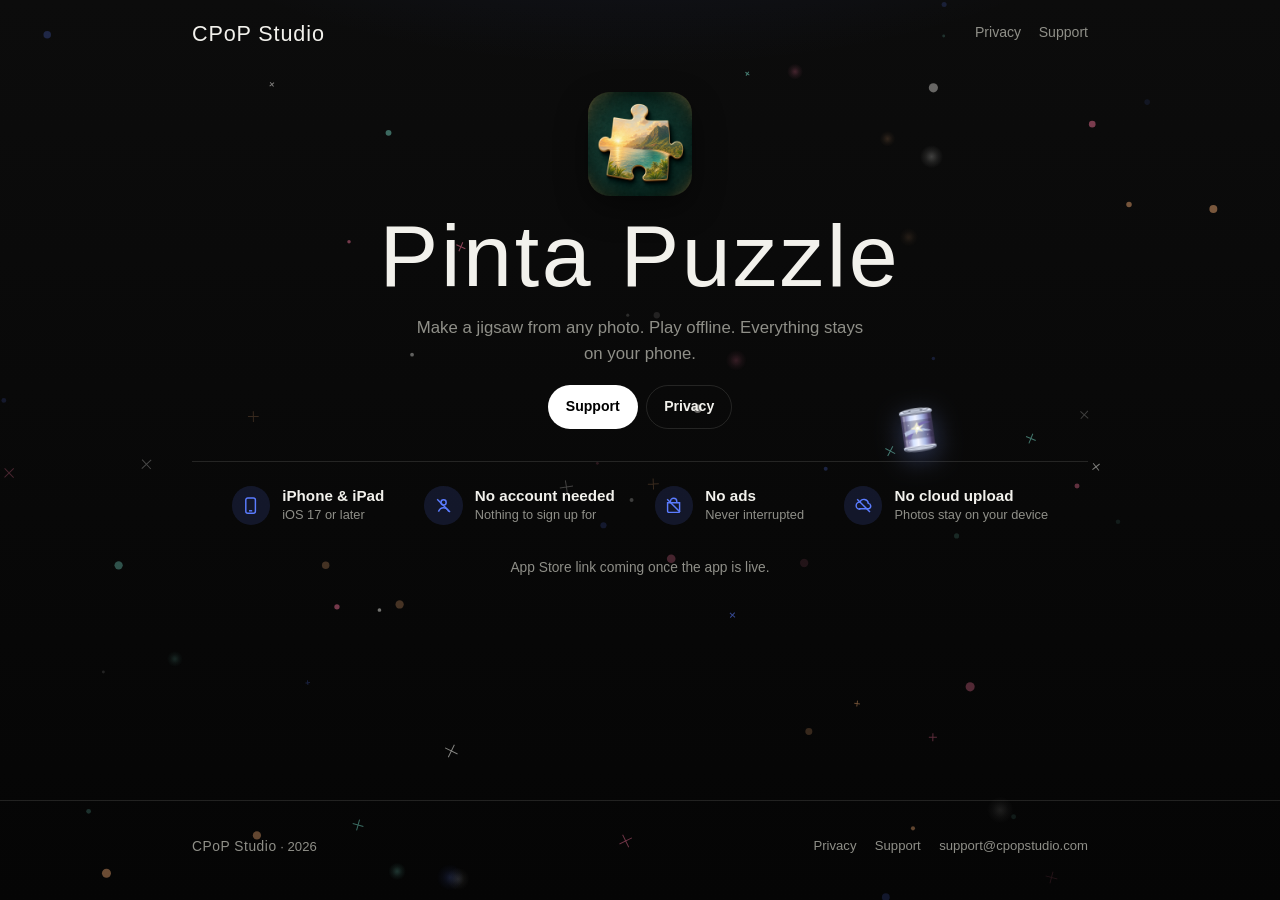
==== apps/pinta-puzzle/index.html @ c3313806 "Initial public site" ====
<!DOCTYPE html>
<html lang="en">
<head>
  <meta charset="utf-8">
  <meta name="viewport" content="width=device-width, initial-scale=1">
  <meta http-equiv="Content-Security-Policy" content="default-src 'none'; base-uri 'none'; form-action 'none'; script-src 'self'; style-src 'self'; img-src 'self'; font-src 'self'; connect-src 'none'; media-src 'none'; object-src 'none'; frame-src 'none'; worker-src 'none'; manifest-src 'self'; upgrade-insecure-requests">
  <meta name="referrer" content="no-referrer">
  <title>Pinta Puzzle — CPoP Studio</title>
  <meta name="description" content="Pinta Puzzle — private photo jigsaws for iPhone and iPad. Offline. On your device.">
  <link rel="icon" href="../../assets/studio-mark.svg" type="image/svg+xml">
  <link rel="stylesheet" href="../../styles.css">
</head>
<body>
  <div class="particle-field" aria-hidden="true">
    <canvas id="particle-canvas"></canvas>
  </div>

  <header class="site-header">
    <div class="wrap site-nav">
      <a class="brand" href="../../index.html">CPoP Studio</a>
      <ul class="nav-links">
        <li><a href="privacy.html">Privacy</a></li>
        <li><a href="support.html">Support</a></li>
      </ul>
    </div>
  </header>

  <main class="wrap">
    <section class="app-hero">
      <img class="app-hero-icon" src="../../assets/apps/pinta-puzzle/icon.png" width="104" height="104" alt="Pinta Puzzle app icon">
      <h1>Pinta Puzzle</h1>
      <p class="lede">Make a jigsaw from any photo. Play offline. Everything stays on your phone.</p>
      <div class="button-row">
        <a class="button button-primary" href="support.html">Support</a>
        <a class="button button-ghost" href="privacy.html">Privacy</a>
      </div>
    </section>

    <ul class="facts">
      <li>
        <span class="fact-icon" aria-hidden="true">
          <svg viewBox="0 0 24 24" fill="none" stroke="currentColor" stroke-width="1.8"><rect x="6" y="2.5" width="12" height="19" rx="2.5"/><path d="M10 18.5h4"/></svg>
        </span>
        <span class="fact-text">
          <strong>iPhone &amp; iPad</strong>
          <span>iOS 17 or later</span>
        </span>
      </li>
      <li>
        <span class="fact-icon" aria-hidden="true">
          <svg viewBox="0 0 24 24" fill="none" stroke="currentColor" stroke-width="1.8"><circle cx="12" cy="8" r="3.2"/><path d="M5.5 19.5c1.4-3.2 3.7-4.8 6.5-4.8s5.1 1.6 6.5 4.8"/><path d="M4 4l16 16"/></svg>
        </span>
        <span class="fact-text">
          <strong>No account needed</strong>
          <span>Nothing to sign up for</span>
        </span>
      </li>
      <li>
        <span class="fact-icon" aria-hidden="true">
          <svg viewBox="0 0 24 24" fill="none" stroke="currentColor" stroke-width="1.8"><path d="M4.5 8.5h15v10.5a1.5 1.5 0 0 1-1.5 1.5h-12a1.5 1.5 0 0 1-1.5-1.5V8.5z"/><path d="M8 8.5V6.8A4 4 0 0 1 12 2.8a4 4 0 0 1 4 4v1.7"/><path d="M4 4l16 16"/></svg>
        </span>
        <span class="fact-text">
          <strong>No ads</strong>
          <span>Never interrupted</span>
        </span>
      </li>
      <li>
        <span class="fact-icon" aria-hidden="true">
          <svg viewBox="0 0 24 24" fill="none" stroke="currentColor" stroke-width="1.8"><path d="M7 16.5a4.5 4.5 0 0 1 .4-9 5.5 5.5 0 0 1 10.5 1.7 3.5 3.5 0 0 1 .6 6.8H7z"/><path d="M4 4l16 16"/></svg>
        </span>
        <span class="fact-text">
          <strong>No cloud upload</strong>
          <span>Photos stay on your device</span>
        </span>
      </li>
    </ul>
    <p class="note app-store-note">App Store link coming once the app is live.</p>
  </main>

  <footer class="site-footer">
    <div class="wrap">
      <p><span class="brand-inline">CPoP Studio</span> · 2026</p>
      <div class="footer-links">
        <a href="privacy.html">Privacy</a>
        <a href="support.html">Support</a>
        <a href="mailto:support@cpopstudio.com">support@cpopstudio.com</a>
      </div>
    </div>
  </footer>
  <script src="../../particles.js"></script>
</body>
</html>
---- styles.css ----
/* CPoP Studio */
:root {
  --bg: #0c0c0c;
  --bg-deep: #050505;
  --ink: #f2f1ec;
  --muted: #8f8f88;
  --line: rgba(242, 241, 236, 0.12);
  --pop: #5b7cff;
  --pop-ink: #0c0c0c;
  --max: 56rem;
  --font-display: "Bebas Neue", "Arial Narrow", "Helvetica Neue", sans-serif;
  --font-body: "IBM Plex Sans", "Helvetica Neue", sans-serif;
  --font-serif: "Newsreader", "Iowan Old Style", Georgia, serif;
}

*,
*::before,
*::after {
  box-sizing: border-box;
}

html {
  scroll-behavior: smooth;
}

body {
  margin: 0;
  min-height: 100vh;
  color: var(--ink);
  font-family: var(--font-body);
  font-size: 1.02rem;
  line-height: 1.55;
  background:
    radial-gradient(ellipse 80% 50% at 50% -20%, rgba(91, 124, 255, 0.12), transparent 55%),
    linear-gradient(180deg, var(--bg) 0%, var(--bg-deep) 100%);
  display: flex;
  flex-direction: column;
  position: relative;
  overflow-x: hidden;
}

.particle-field {
  position: fixed;
  inset: 0;
  width: 100vw;
  height: 100vh;
  z-index: 0;
  pointer-events: none;
}

.particle-field canvas {
  display: block;
  width: 100%;
  height: 100%;
}

.soda-can {
  position: fixed;
  top: 0;
  left: 0;
  z-index: 2;
  width: 43px;
  height: 50px;
  padding: 0;
  border: 0;
  background: transparent;
  cursor: grab;
  touch-action: none;
  filter: drop-shadow(0 7px 13px rgba(90, 110, 180, 0.45));
  will-change: transform;
}

.soda-can svg {
  display: block;
  width: 100%;
  height: 100%;
  pointer-events: none;
}

.soda-can:hover {
  filter: drop-shadow(0 8px 15px rgba(180, 200, 255, 0.4));
}

.soda-can.is-dragging {
  cursor: grabbing;
  filter: drop-shadow(0 10px 18px rgba(200, 190, 255, 0.5));
}

body > *:not(.particle-field):not(.soda-can) {
  position: relative;
  z-index: 1;
}

img {
  max-width: 100%;
  height: auto;
  display: block;
}

a {
  color: var(--ink);
  text-underline-offset: 0.15em;
}

a:hover {
  color: var(--pop);
}

.wrap {
  width: min(100% - 2.5rem, var(--max));
  margin-inline: auto;
}

.site-header {
  padding: 1.4rem 0 0;
}

.site-nav {
  display: flex;
  align-items: center;
  justify-content: space-between;
  gap: 1rem;
}

.brand {
  display: inline-flex;
  align-items: center;
  gap: 0.6rem;
  color: var(--ink);
  text-decoration: none;
  font-family: var(--font-display);
  font-weight: 400;
  font-size: 1.35rem;
  letter-spacing: 0.04em;
  line-height: 1;
}

.brand-inline {
  font-family: var(--font-display);
  font-weight: 400;
  letter-spacing: 0.04em;
  font-size: 1.05em;
}

.nav-links {
  display: flex;
  gap: 1.1rem;
  list-style: none;
  margin: 0;
  padding: 0;
  font-size: 0.88rem;
}

.nav-links a {
  color: var(--muted);
  text-decoration: none;
}

.nav-links a:hover {
  color: var(--ink);
}

/* Home */
.home {
  min-height: 100vh;
}

.home-stage {
  flex: 1;
  display: flex;
  flex-direction: column;
  justify-content: center;
  padding: 5.5rem 0 3.5rem;
  min-height: calc(100vh - 5rem);
}

.home-stage .wrap {
  display: grid;
  gap: 3.25rem;
  width: min(100% - 2.5rem, 72rem);
}

.home-brand {
  width: 100%;
  text-align: center;
  animation: settle 0.75s cubic-bezier(0.22, 1, 0.36, 1) both;
}

.home-brand h1 {
  position: relative;
  margin: 0;
  width: 100%;
  font-family: var(--font-display);
  font-size: clamp(3rem, 11vw, 8rem);
  font-weight: 400;
  line-height: 0.95;
  letter-spacing: 0.03em;
  white-space: nowrap;
  color: transparent;
}

/* Extruded 3D base — like a painted tin soda sign */
.home-brand h1::before {
  content: attr(data-text);
  position: absolute;
  inset: 0;
  z-index: 1;
  transform: translate(0.045em, 0.065em);
  color: #222b52;
  -webkit-text-fill-color: #222b52;
  text-shadow:
    0 0.018em 0 #1a2140,
    0 0.06em 0.16em rgba(0, 0, 0, 0.55);
}

/* Glassy starlight fill */
.home-brand .fizzy-text {
  position: relative;
  z-index: 2;
  background: linear-gradient(
    180deg,
    #ffffff 0%,
    #eaf0ff 30%,
    #c3d1f4 55%,
    #93a7dd 78%,
    #b9c8f0 100%
  );
  background-clip: text;
  -webkit-background-clip: text;
  color: transparent;
  -webkit-text-fill-color: transparent;
}

/* Carbonation baked into the letterforms */
.home-brand h1::after {
  content: attr(data-text);
  position: absolute;
  inset: 0;
  z-index: 3;
  color: transparent;
  -webkit-text-fill-color: transparent;
  background-image:
    radial-gradient(circle at 50% 50%, rgba(255, 255, 255, 0) 34%, rgba(255, 255, 255, 0.85) 46%, rgba(170, 198, 255, 0.35) 58%, transparent 66%),
    radial-gradient(circle at 50% 50%, rgba(255, 255, 255, 0) 30%, rgba(255, 255, 255, 0.55) 46%, transparent 60%),
    radial-gradient(circle at 36% 36%, rgba(255, 255, 255, 0.95) 0 22%, transparent 40%);
  background-size:
    0.85em 1.7em,
    0.52em 1.15em,
    0.3em 0.72em;
  background-position:
    0 0,
    0.3em 0.6em,
    0.14em 0.3em;
  background-clip: text;
  -webkit-background-clip: text;
  opacity: 0.8;
  animation: fizz-rise 8s linear infinite;
}

@keyframes fizz-rise {
  to {
    background-position:
      0 -3.4em,
      0.3em -1.7em,
      0.14em -1.14em;
  }
}

@media (prefers-reduced-motion: reduce) {
  .home-brand h1::after {
    animation: none;
  }
}

.home-apps {
  width: min(100%, 28rem);
  margin-inline: auto;
  animation: settle 0.75s cubic-bezier(0.22, 1, 0.36, 1) 0.08s both;
}

.home-apps-label {
  margin: 0 0 0.85rem;
  color: var(--muted);
  font-size: 0.72rem;
  font-weight: 600;
  letter-spacing: 0.16em;
  text-transform: uppercase;
  text-align: center;
}

.apps-list {
  margin: 0;
  padding: 0;
  list-style: none;
}

.apps-list a {
  display: grid;
  align-items: center;
  gap: 1rem;
  color: inherit;
  text-decoration: none;
}

.apps-list a:hover {
  color: inherit;
}

.apps-list a:hover .app-name {
  color: var(--pop);
}

.apps-list img {
  width: 3.4rem;
  height: 3.4rem;
  border-radius: 0.85rem;
}

.app-copy {
  display: flex;
  flex-direction: column;
  gap: 0.1rem;
  min-width: 0;
}

.app-name {
  font-family: var(--font-body);
  font-size: 1.05rem;
  font-weight: 600;
  letter-spacing: -0.01em;
  transition: color 0.15s ease;
}

.app-blurb,
.app-index {
  display: none;
}

.app-arrow {
  color: var(--muted);
  font-size: 1.1rem;
  transition: transform 0.2s ease, color 0.2s ease;
}

.apps-list a:hover .app-arrow {
  color: var(--pop);
  transform: translateX(4px);
}

/* 1. List row */
.home-apps[data-layout="list"] {
  width: min(100%, 28rem);
}

.home-apps[data-layout="list"] .apps-list {
  border-top: 1px solid var(--line);
}

.home-apps[data-layout="list"] .apps-list a {
  grid-template-columns: auto 1fr auto;
  padding: 1rem 0;
  border-bottom: 1px solid var(--line);
}

.home-apps[data-layout="list"] .app-blurb {
  display: none;
}

/* 2. Icon stack */
.home-apps[data-layout="stack"] {
  width: min(100%, 16rem);
  text-align: center;
}

.home-apps[data-layout="stack"] .apps-list a {
  display: flex;
  flex-direction: column;
  gap: 0.85rem;
}

.home-apps[data-layout="stack"] img {
  width: 5.5rem;
  height: 5.5rem;
  border-radius: 1.25rem;
  margin-inline: auto;
  box-shadow: 0 16px 36px rgba(0, 0, 0, 0.35);
}

.home-apps[data-layout="stack"] .app-arrow {
  display: none;
}

/* 3. Soft tile */
.home-apps[data-layout="tile"] {
  width: min(100%, 18rem);
}

.home-apps[data-layout="tile"] .home-apps-label {
  text-align: left;
}

.home-apps[data-layout="tile"] .apps-list a {
  grid-template-columns: auto 1fr;
  gap: 0.9rem;
  padding: 1rem;
  border: 1px solid var(--line);
  border-radius: 1.1rem;
  background: rgba(242, 241, 236, 0.03);
}

.home-apps[data-layout="tile"] .app-arrow {
  display: none;
}

.home-apps[data-layout="tile"] .app-blurb {
  display: block;
  color: var(--muted);
  font-size: 0.8rem;
}

/* 4. Poster */
.home-apps[data-layout="poster"] {
  width: min(100%, 20rem);
  text-align: center;
}

.home-apps[data-layout="poster"] .apps-list a {
  display: flex;
  flex-direction: column;
  gap: 1rem;
}

.home-apps[data-layout="poster"] img {
  width: 100%;
  max-width: 12rem;
  height: auto;
  aspect-ratio: 1;
  margin-inline: auto;
  border-radius: 1.75rem;
  box-shadow: 0 22px 50px rgba(0, 0, 0, 0.45);
}

.home-apps[data-layout="poster"] .app-name {
  font-size: 1.35rem;
}

.home-apps[data-layout="poster"] .app-blurb {
  display: block;
  color: var(--muted);
  font-size: 0.88rem;
}

.home-apps[data-layout="poster"] .app-arrow {
  display: none;
}

/* 5. Compact chip */
.home-apps[data-layout="chip"] {
  width: auto;
  max-width: 100%;
}

.home-apps[data-layout="chip"] .apps-list a {
  display: inline-flex;
  align-items: center;
  gap: 0.65rem;
  padding: 0.45rem 0.85rem 0.45rem 0.45rem;
  border: 1px solid var(--line);
  border-radius: 999px;
  background: rgba(242, 241, 236, 0.04);
}

.home-apps[data-layout="chip"] img {
  width: 2rem;
  height: 2rem;
  border-radius: 50%;
}

.home-apps[data-layout="chip"] .app-name {
  font-size: 0.92rem;
}

.home-apps[data-layout="chip"] .app-arrow {
  font-size: 0.95rem;
}

.home-apps[data-layout="chip"] .apps-list {
  display: flex;
  justify-content: center;
}

/* 6. Split label */
.home-apps[data-layout="split"] {
  width: min(100%, 34rem);
  display: grid;
  grid-template-columns: auto 1fr;
  align-items: center;
  gap: 1.5rem;
}

.home-apps[data-layout="split"] .home-apps-label {
  margin: 0;
  text-align: left;
  writing-mode: vertical-rl;
  transform: rotate(180deg);
  letter-spacing: 0.22em;
}

.home-apps[data-layout="split"] .apps-list a {
  grid-template-columns: auto 1fr auto;
  padding: 0.85rem 0;
  border-top: 1px solid var(--line);
  border-bottom: 1px solid var(--line);
}

/* 7. Minimal text */
.home-apps[data-layout="minimal"] {
  width: min(100%, 22rem);
  text-align: center;
}

.home-apps[data-layout="minimal"] .apps-list a {
  display: inline-flex;
  align-items: center;
  justify-content: center;
  gap: 0.55rem;
}

.home-apps[data-layout="minimal"] img {
  width: 1.35rem;
  height: 1.35rem;
  border-radius: 0.35rem;
}

.home-apps[data-layout="minimal"] .app-name {
  font-size: 1rem;
  font-weight: 500;
  border-bottom: 1px solid var(--line);
  padding-bottom: 0.1rem;
}

.home-apps[data-layout="minimal"] .app-arrow {
  display: none;
}

.home-apps[data-layout="minimal"] .apps-list {
  display: flex;
  justify-content: center;
}

/* 8. Wide rail */
.home-apps[data-layout="rail"] {
  width: min(100%, 40rem);
}

.home-apps[data-layout="rail"] .home-apps-label {
  text-align: left;
}

.home-apps[data-layout="rail"] .apps-list a {
  grid-template-columns: auto 1fr auto;
  gap: 1.15rem;
  padding: 1.15rem 1.2rem;
  border: 1px solid var(--line);
  border-radius: 0;
  background: linear-gradient(90deg, rgba(91, 124, 255, 0.08), transparent 55%);
}

.home-apps[data-layout="rail"] img {
  width: 4.25rem;
  height: 4.25rem;
  border-radius: 1rem;
}

.home-apps[data-layout="rail"] .app-blurb {
  display: block;
  color: var(--muted);
  font-size: 0.85rem;
}

/* 9. Orbit */
.home-apps[data-layout="orbit"] {
  width: min(100%, 16rem);
  text-align: center;
}

.home-apps[data-layout="orbit"] .apps-list a {
  display: flex;
  flex-direction: column;
  align-items: center;
  gap: 1rem;
}

.home-apps[data-layout="orbit"] img {
  width: 5.75rem;
  height: 5.75rem;
  border-radius: 50%;
  padding: 0.35rem;
  border: 1px solid rgba(91, 124, 255, 0.45);
  box-shadow: 0 0 0 10px rgba(91, 124, 255, 0.06);
}

.home-apps[data-layout="orbit"] .app-arrow {
  display: none;
}

.home-apps[data-layout="orbit"] .app-blurb {
  display: block;
  color: var(--muted);
  font-size: 0.82rem;
}

/* 10. Index line */
.home-apps[data-layout="index"] {
  width: min(100%, 32rem);
}

.home-apps[data-layout="index"] .home-apps-label {
  text-align: left;
}

.home-apps[data-layout="index"] .apps-list a {
  grid-template-columns: auto auto 1fr auto;
  gap: 1rem;
  padding: 1rem 0;
  border-bottom: 1px solid var(--line);
}

.home-apps[data-layout="index"] .app-index {
  display: inline-block;
  color: var(--pop);
  font-family: var(--font-body);
  font-size: 0.85rem;
  font-weight: 600;
  letter-spacing: 0.08em;
}

.home-apps[data-layout="index"] img {
  width: 2.5rem;
  height: 2.5rem;
  border-radius: 0.6rem;
}

.home-apps[data-layout="index"] .app-blurb {
  display: block;
  color: var(--muted);
  font-size: 0.8rem;
}

@keyframes settle {
  from {
    opacity: 0;
    transform: translateY(14px);
  }
  to {
    opacity: 1;
    transform: translateY(0);
  }
}

/* App page */
.app-hero {
  padding: 3rem 0 2rem;
  display: flex;
  flex-direction: column;
  align-items: center;
  text-align: center;
  gap: 1.1rem;
}

.app-hero-icon {
  width: 6.5rem;
  height: 6.5rem;
  border-radius: 1.35rem;
  box-shadow: 0 12px 32px rgba(0, 0, 0, 0.45);
}

.app-hero h1 {
  margin: 0;
  width: 100%;
  font-family: var(--font-display);
  font-size: clamp(2.6rem, 9vw, 5.5rem);
  font-weight: 400;
  line-height: 0.95;
  letter-spacing: 0.03em;
  white-space: nowrap;
}

.app-hero .lede {
  margin: 0;
  max-width: 28rem;
  color: var(--muted);
  font-size: 1.05rem;
}

.button-row {
  display: flex;
  flex-wrap: wrap;
  justify-content: center;
  gap: 0.55rem;
}

.button {
  display: inline-flex;
  align-items: center;
  justify-content: center;
  padding: 0.65rem 1.05rem;
  border-radius: 999px;
  font-weight: 600;
  font-size: 0.88rem;
  text-decoration: none;
  border: 1px solid transparent;
  transition: background 0.15s ease, color 0.15s ease, border-color 0.15s ease;
}

.button-primary {
  background: #fff;
  color: #000;
}

.button-primary:hover {
  background: var(--pop);
  color: #fff;
}

.button-ghost {
  background: transparent;
  color: var(--ink);
  border-color: var(--line);
}

.button-ghost:hover {
  border-color: var(--ink);
  color: var(--ink);
}

.note {
  margin: 0;
  color: var(--muted);
  font-size: 0.86rem;
}

.app-store-note {
  margin-bottom: 3rem;
  text-align: center;
}

.support-actions {
  justify-content: flex-start;
  margin: 1.25rem 0 2rem;
}

.facts {
  display: flex;
  flex-wrap: wrap;
  justify-content: center;
  gap: 1.75rem 2.5rem;
  margin: 0 0 2rem;
  padding: 1.5rem 0 0;
  list-style: none;
  border-top: 1px solid var(--line);
}

.facts li {
  display: flex;
  align-items: center;
  gap: 0.75rem;
  margin: 0;
  padding: 0;
  background: none;
  border: none;
  border-radius: 0;
}

.facts li::before {
  content: none;
}

.fact-icon {
  flex: 0 0 auto;
  display: grid;
  place-items: center;
  width: 2.4rem;
  height: 2.4rem;
  border-radius: 50%;
  background: rgba(91, 124, 255, 0.14);
  color: var(--pop);
}

.fact-icon svg {
  width: 1.2rem;
  height: 1.2rem;
}

.fact-text {
  display: flex;
  flex-direction: column;
  gap: 0.12rem;
  min-width: 0;
  text-align: left;
}

.fact-text strong {
  color: var(--ink);
  font-size: 0.95rem;
  font-weight: 600;
  line-height: 1.2;
}

.fact-text span {
  color: var(--muted);
  font-size: 0.8rem;
  line-height: 1.3;
}

/* Legal / support */
.page-title {
  padding: 2.4rem 0 0.7rem;
}

.page-title h1 {
  margin: 0 0 0.3rem;
  font-family: var(--font-display);
  font-size: clamp(2rem, 6vw, 2.8rem);
  font-weight: 400;
  letter-spacing: 0.03em;
  line-height: 1.05;
}

.page-title .meta {
  margin: 0;
  color: var(--muted);
  font-size: 0.88rem;
}

.prose {
  padding: 0.35rem 0 3.25rem;
  max-width: 36rem;
  font-family: var(--font-serif);
  font-size: 1.06rem;
  line-height: 1.65;
}

.prose h2 {
  margin: 1.85rem 0 0.5rem;
  font-family: var(--font-display);
  font-size: 1.1rem;
  font-weight: 700;
  letter-spacing: -0.02em;
}

.prose p,
.prose li {
  color: var(--muted);
}

.prose ul {
  padding-left: 1.15rem;
}

.prose li + li {
  margin-top: 0.3rem;
}

.prose strong {
  color: var(--ink);
  font-weight: 600;
}

.prose a:not(.button) {
  color: var(--ink);
}

.faq details {
  margin-bottom: 0.2rem;
  padding: 0.8rem 0;
  border-bottom: 1px solid var(--line);
  font-family: var(--font-body);
}

.faq summary {
  cursor: pointer;
  font-weight: 600;
  color: var(--ink);
  list-style: none;
}

.faq summary::-webkit-details-marker {
  display: none;
}

.faq summary::after {
  content: "+";
  float: right;
  color: var(--pop);
  font-weight: 700;
}

.faq details[open] summary {
  margin-bottom: 0.4rem;
}

.faq details[open] summary::after {
  content: "–";
}

.faq details p {
  margin: 0;
  padding-right: 1.5rem;
  color: var(--muted);
}

.site-footer {
  margin-top: auto;
  padding: 1.35rem 0 1.85rem;
  border-top: 1px solid var(--line);
  color: var(--muted);
  font-size: 0.82rem;
}

.site-footer .wrap {
  display: flex;
  flex-wrap: wrap;
  gap: 0.7rem 1.4rem;
  justify-content: space-between;
  align-items: center;
}

.site-footer a {
  color: var(--muted);
  text-decoration: none;
}

.site-footer a:hover {
  color: var(--ink);
}

.footer-links {
  display: flex;
  flex-wrap: wrap;
  gap: 0.8rem 1.15rem;
}

@media (prefers-reduced-motion: reduce) {
  .home-brand,
  .home-apps {
    animation: none;
  }

  .app-arrow {
    transition: none;
  }
}
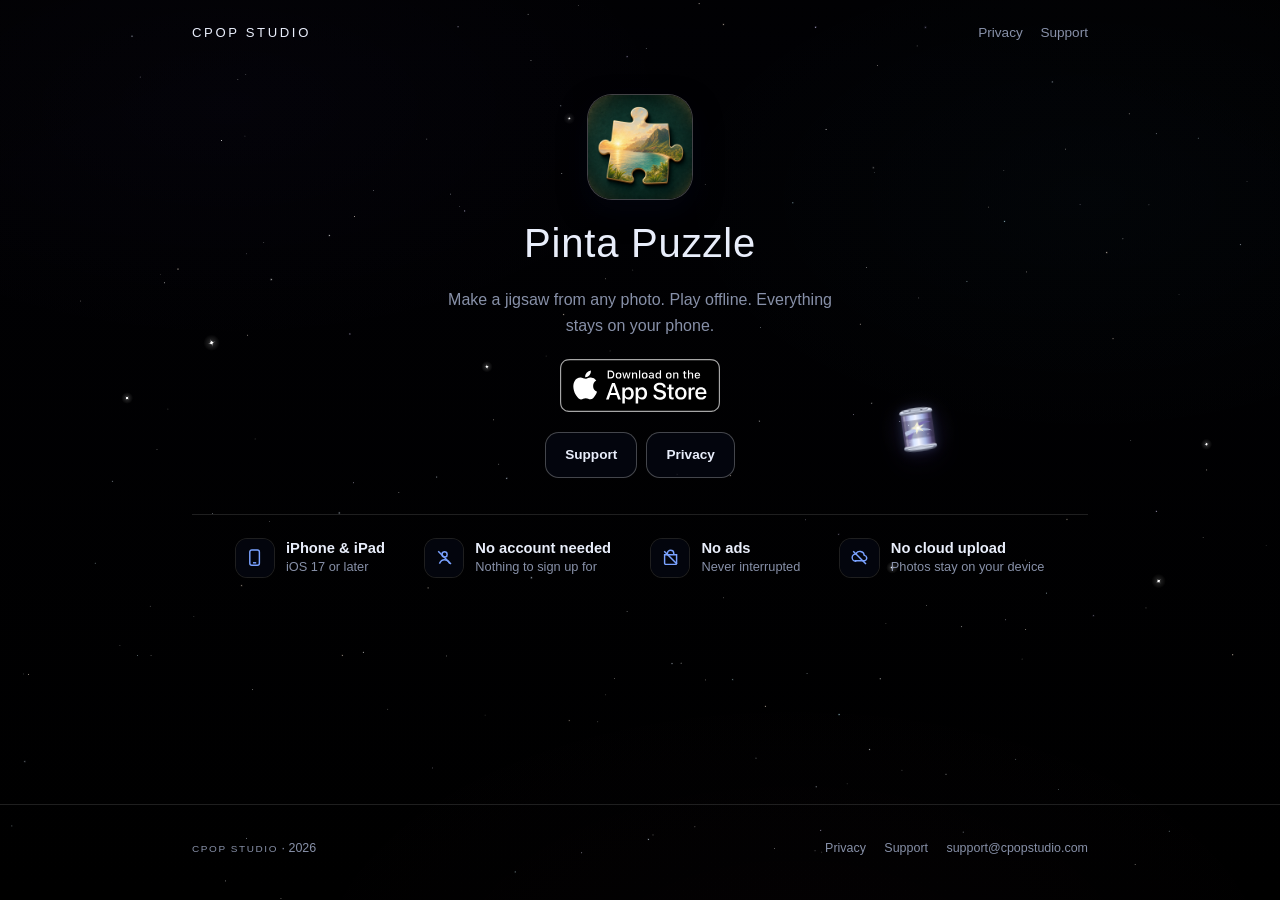
==== commit 1e94ab3c: "Redesign site around the Chrome style Rebuilds the visual system on Michroma + Sora with a single bl" ====
--- a/apps/pinta-puzzle/index.html
+++ b/apps/pinta-puzzle/index.html
@@ -3,11 +3,14 @@
 <head>
   <meta charset="utf-8">
   <meta name="viewport" content="width=device-width, initial-scale=1">
-  <meta http-equiv="Content-Security-Policy" content="default-src 'none'; base-uri 'none'; form-action 'none'; script-src 'self'; style-src 'self'; img-src 'self'; font-src 'self'; connect-src 'none'; media-src 'none'; object-src 'none'; frame-src 'none'; worker-src 'none'; manifest-src 'self'; upgrade-insecure-requests">
+  <meta http-equiv="Content-Security-Policy" content="default-src 'none'; base-uri 'none'; form-action 'none'; script-src 'self'; style-src 'self' https://fonts.googleapis.com; img-src 'self'; font-src 'self' https://fonts.gstatic.com; connect-src https://fonts.googleapis.com https://fonts.gstatic.com; media-src 'none'; object-src 'none'; frame-src 'none'; worker-src 'none'; manifest-src 'self'; upgrade-insecure-requests">
   <meta name="referrer" content="no-referrer">
   <title>Pinta Puzzle — CPoP Studio</title>
   <meta name="description" content="Pinta Puzzle — private photo jigsaws for iPhone and iPad. Offline. On your device.">
   <link rel="icon" href="../../assets/studio-mark.svg" type="image/svg+xml">
+  <link rel="preconnect" href="https://fonts.googleapis.com">
+  <link rel="preconnect" href="https://fonts.gstatic.com" crossorigin>
+  <link rel="stylesheet" href="https://fonts.googleapis.com/css2?family=Michroma&family=Sora:wght@400;500;600&display=swap">
   <link rel="stylesheet" href="../../styles.css">
 </head>
 <body>
@@ -30,8 +33,11 @@
       <img class="app-hero-icon" src="../../assets/apps/pinta-puzzle/icon.png" width="104" height="104" alt="Pinta Puzzle app icon">
       <h1>Pinta Puzzle</h1>
       <p class="lede">Make a jigsaw from any photo. Play offline. Everything stays on your phone.</p>
+      <a class="app-store-badge-link" href="https://apps.apple.com/us/app/pinta-puzzle/id6790492781" target="_blank" rel="noopener noreferrer">
+        <img class="app-store-badge" src="../../assets/download-on-the-app-store.svg" width="160" height="54" alt="Download on the App Store">
+      </a>
       <div class="button-row">
-        <a class="button button-primary" href="support.html">Support</a>
+        <a class="button button-ghost" href="support.html">Support</a>
         <a class="button button-ghost" href="privacy.html">Privacy</a>
       </div>
     </section>
@@ -74,7 +80,6 @@
         </span>
       </li>
     </ul>
-    <p class="note app-store-note">App Store link coming once the app is live.</p>
   </main>
 
   <footer class="site-footer">
@@ -87,6 +92,7 @@
       </div>
     </div>
   </footer>
+
   <script src="../../particles.js"></script>
 </body>
 </html>
--- a/styles.css
+++ b/styles.css
@@ -1,16 +1,20 @@
-/* CPoP Studio */
+/* CPoP Studio — Chrome */
 :root {
-  --bg: #0c0c0c;
-  --bg-deep: #050505;
-  --ink: #f2f1ec;
-  --muted: #8f8f88;
-  --line: rgba(242, 241, 236, 0.12);
-  --pop: #5b7cff;
-  --pop-ink: #0c0c0c;
+  --bg: #010104;
+  --bg-deep: #000000;
+  --ink: #e9eefb;
+  --muted: #8790a8;
+  --line: rgba(255, 255, 255, 0.12);
+  --line-bright: rgba(255, 255, 255, 0.26);
+  --pop: #7aa2ff;
+  --pop-soft: #b9cdff;
+  --pop-ink: #0a1020;
+  --panel: rgba(6, 9, 20, 0.66);
+  --panel-hover: rgba(1, 2, 7, 0.92);
   --max: 56rem;
-  --font-display: "Bebas Neue", "Arial Narrow", "Helvetica Neue", sans-serif;
-  --font-body: "IBM Plex Sans", "Helvetica Neue", sans-serif;
-  --font-serif: "Newsreader", "Iowan Old Style", Georgia, serif;
+  --font-display: "Michroma", "Helvetica Neue", sans-serif;
+  --font-body: "Sora", "Helvetica Neue", sans-serif;
+  --font-serif: "Sora", "Helvetica Neue", sans-serif;
 }
 
 *,
@@ -21,6 +25,8 @@
 
 html {
   scroll-behavior: smooth;
+  background-color: var(--bg-deep);
+  color-scheme: dark;
 }
 
 body {
@@ -28,11 +34,16 @@
   min-height: 100vh;
   color: var(--ink);
   font-family: var(--font-body);
-  font-size: 1.02rem;
+  font-size: 0.98rem;
   line-height: 1.55;
   background:
-    radial-gradient(ellipse 80% 50% at 50% -20%, rgba(91, 124, 255, 0.12), transparent 55%),
+    radial-gradient(60% 45% at 18% 12%, rgba(123, 92, 255, 0.025), transparent 60%),
+    radial-gradient(55% 45% at 85% 22%, rgba(79, 214, 255, 0.018), transparent 62%),
+    radial-gradient(70% 55% at 62% 108%, rgba(255, 110, 199, 0.015), transparent 60%),
+    radial-gradient(120% 90% at 50% 50%, transparent 45%, rgba(0, 0, 0, 0.97)),
     linear-gradient(180deg, var(--bg) 0%, var(--bg-deep) 100%);
+  background-color: var(--bg-deep);
+  background-attachment: fixed;
   display: flex;
   flex-direction: column;
   position: relative;
@@ -54,6 +65,7 @@
   height: 100%;
 }
 
+/* Floating starlight soda can */
 .soda-can {
   position: fixed;
   top: 0;
@@ -66,8 +78,21 @@
   background: transparent;
   cursor: grab;
   touch-action: none;
-  filter: drop-shadow(0 7px 13px rgba(90, 110, 180, 0.45));
+  filter:
+    drop-shadow(0 0 4px rgba(143, 176, 255, 0.18))
+    drop-shadow(0 6px 12px rgba(20, 14, 50, 0.45));
   will-change: transform;
+}
+
+.soda-can::before {
+  content: "";
+  position: absolute;
+  inset: -35%;
+  z-index: -1;
+  border-radius: 50%;
+  background: radial-gradient(circle, rgba(143, 176, 255, 0.12), rgba(183, 157, 255, 0.04) 45%, transparent 70%);
+  opacity: 0.55;
+  animation: aura-pulse 4.5s ease-in-out infinite;
 }
 
 .soda-can svg {
@@ -78,12 +103,21 @@
 }
 
 .soda-can:hover {
-  filter: drop-shadow(0 8px 15px rgba(180, 200, 255, 0.4));
+  filter:
+    drop-shadow(0 0 7px rgba(183, 210, 255, 0.28))
+    drop-shadow(0 6px 14px rgba(20, 14, 50, 0.5));
 }
 
 .soda-can.is-dragging {
   cursor: grabbing;
-  filter: drop-shadow(0 10px 18px rgba(200, 190, 255, 0.5));
+  filter:
+    drop-shadow(0 0 10px rgba(200, 200, 255, 0.35))
+    drop-shadow(0 8px 16px rgba(20, 14, 50, 0.55));
+}
+
+@keyframes aura-pulse {
+  0%, 100% { opacity: 0.35; transform: scale(0.94); }
+  50% { opacity: 0.6; transform: scale(1.02); }
 }
 
 body > *:not(.particle-field):not(.soda-can) {
@@ -130,16 +164,23 @@
   text-decoration: none;
   font-family: var(--font-display);
   font-weight: 400;
-  font-size: 1.35rem;
-  letter-spacing: 0.04em;
+  font-size: 0.82rem;
+  letter-spacing: 0.2em;
   line-height: 1;
+  text-transform: uppercase;
+  transition: color 0.2s ease;
+}
+
+.brand:hover {
+  color: var(--pop-soft);
 }
 
 .brand-inline {
   font-family: var(--font-display);
   font-weight: 400;
-  letter-spacing: 0.04em;
-  font-size: 1.05em;
+  font-size: 0.8em;
+  letter-spacing: 0.16em;
+  text-transform: uppercase;
 }
 
 .nav-links {
@@ -148,16 +189,17 @@
   list-style: none;
   margin: 0;
   padding: 0;
-  font-size: 0.88rem;
+  font-size: 0.85rem;
 }
 
 .nav-links a {
   color: var(--muted);
   text-decoration: none;
+  transition: color 0.2s ease;
 }
 
 .nav-links a:hover {
-  color: var(--ink);
+  color: var(--pop);
 }
 
 /* Home */
@@ -176,11 +218,12 @@
 
 .home-stage .wrap {
   display: grid;
-  gap: 3.25rem;
+  gap: 3.75rem;
   width: min(100% - 2.5rem, 72rem);
 }
 
 .home-brand {
+  position: relative;
   width: 100%;
   text-align: center;
   animation: settle 0.75s cubic-bezier(0.22, 1, 0.36, 1) both;
@@ -188,102 +231,57 @@
 
 .home-brand h1 {
   position: relative;
+  z-index: 2;
   margin: 0;
   width: 100%;
   font-family: var(--font-display);
-  font-size: clamp(3rem, 11vw, 8rem);
+  font-size: clamp(1.4rem, 5.2vw, 3.6rem);
   font-weight: 400;
-  line-height: 0.95;
-  letter-spacing: 0.03em;
+  line-height: 1.15;
+  letter-spacing: 0.02em;
   white-space: nowrap;
-  color: transparent;
-}
-
-/* Extruded 3D base — like a painted tin soda sign */
-.home-brand h1::before {
-  content: attr(data-text);
-  position: absolute;
-  inset: 0;
-  z-index: 1;
-  transform: translate(0.045em, 0.065em);
-  color: #222b52;
-  -webkit-text-fill-color: #222b52;
-  text-shadow:
-    0 0.018em 0 #1a2140,
-    0 0.06em 0.16em rgba(0, 0, 0, 0.55);
-}
-
-/* Glassy starlight fill */
+  color: var(--ink);
+}
+
+/* Brushed-metal wordmark: one plain vertical silver, no colour bands */
 .home-brand .fizzy-text {
   position: relative;
   z-index: 2;
-  background: linear-gradient(
-    180deg,
-    #ffffff 0%,
-    #eaf0ff 30%,
-    #c3d1f4 55%,
-    #93a7dd 78%,
-    #b9c8f0 100%
-  );
+  background: linear-gradient(180deg, #ffffff 0%, #d7deef 52%, #9fadc9 100%);
   background-clip: text;
   -webkit-background-clip: text;
   color: transparent;
   -webkit-text-fill-color: transparent;
 }
 
-/* Carbonation baked into the letterforms */
-.home-brand h1::after {
-  content: attr(data-text);
-  position: absolute;
-  inset: 0;
-  z-index: 3;
-  color: transparent;
-  -webkit-text-fill-color: transparent;
-  background-image:
-    radial-gradient(circle at 50% 50%, rgba(255, 255, 255, 0) 34%, rgba(255, 255, 255, 0.85) 46%, rgba(170, 198, 255, 0.35) 58%, transparent 66%),
-    radial-gradient(circle at 50% 50%, rgba(255, 255, 255, 0) 30%, rgba(255, 255, 255, 0.55) 46%, transparent 60%),
-    radial-gradient(circle at 36% 36%, rgba(255, 255, 255, 0.95) 0 22%, transparent 40%);
-  background-size:
-    0.85em 1.7em,
-    0.52em 1.15em,
-    0.3em 0.72em;
-  background-position:
-    0 0,
-    0.3em 0.6em,
-    0.14em 0.3em;
-  background-clip: text;
-  -webkit-background-clip: text;
-  opacity: 0.8;
-  animation: fizz-rise 8s linear infinite;
-}
-
-@keyframes fizz-rise {
-  to {
-    background-position:
-      0 -3.4em,
-      0.3em -1.7em,
-      0.14em -1.14em;
-  }
-}
-
-@media (prefers-reduced-motion: reduce) {
-  .home-brand h1::after {
-    animation: none;
-  }
-}
-
-.home-apps {
-  width: min(100%, 28rem);
+.home-catalog {
+  display: grid;
+  gap: 1.5rem;
+  width: min(100%, 44rem);
   margin-inline: auto;
   animation: settle 0.75s cubic-bezier(0.22, 1, 0.36, 1) 0.08s both;
 }
 
+@media (min-width: 760px) {
+  .home-catalog {
+    grid-template-columns: 1fr 1fr;
+    align-items: start;
+  }
+}
+
+.home-apps {
+  position: relative;
+  z-index: 2;
+  width: 100%;
+}
+
 .home-apps-label {
-  margin: 0 0 0.85rem;
-  color: var(--muted);
-  font-size: 0.72rem;
-  font-weight: 600;
-  letter-spacing: 0.16em;
+  margin: 0 0 0.8rem;
+  color: var(--muted);
+  font-family: var(--font-display);
+  font-size: 0.6rem;
+  font-weight: 400;
+  letter-spacing: 0.22em;
   text-transform: uppercase;
   text-align: center;
 }
@@ -296,24 +294,49 @@
 
 .apps-list a {
   display: grid;
+  grid-template-columns: auto 1fr auto;
   align-items: center;
   gap: 1rem;
+  margin-bottom: 0.7rem;
+  padding: 1.05rem 1.15rem;
   color: inherit;
   text-decoration: none;
-}
-
-.apps-list a:hover {
+  border: 1px solid var(--line);
+  border-radius: 1.1rem;
+  background: var(--panel);
+  backdrop-filter: blur(12px);
+  transition: background 0.22s ease, border-color 0.22s ease, box-shadow 0.22s ease;
+}
+
+/* The panel holds still and catches the light: it sinks darker, the top edge
+   picks up a highlight. No colour — just the bevel. Only the arrow moves. */
+.apps-list a:hover,
+.apps-list a:focus-visible {
   color: inherit;
-}
-
-.apps-list a:hover .app-name {
-  color: var(--pop);
+  outline: none;
+  background: var(--panel-hover);
+  border-color: var(--line);
+  border-top-color: rgba(255, 255, 255, 0.5);
+  box-shadow:
+    inset 0 1px 0 rgba(255, 255, 255, 0.2),
+    inset 0 -1px 0 rgba(0, 0, 0, 0.5);
+}
+
+.apps-list a:focus-visible {
+  border-color: rgba(255, 255, 255, 0.6);
 }
 
 .apps-list img {
   width: 3.4rem;
   height: 3.4rem;
-  border-radius: 0.85rem;
+  border-radius: 0.9rem;
+  box-shadow: 0 0 0 1px var(--line);
+  transition: box-shadow 0.22s ease;
+}
+
+.apps-list a:hover img,
+.apps-list a:focus-visible img {
+  box-shadow: 0 0 0 1px var(--line-bright);
 }
 
 .app-copy {
@@ -325,10 +348,9 @@
 
 .app-name {
   font-family: var(--font-body);
-  font-size: 1.05rem;
+  font-size: 1rem;
   font-weight: 600;
-  letter-spacing: -0.01em;
-  transition: color 0.15s ease;
+  letter-spacing: 0.01em;
 }
 
 .app-blurb,
@@ -339,312 +361,13 @@
 .app-arrow {
   color: var(--muted);
   font-size: 1.1rem;
-  transition: transform 0.2s ease, color 0.2s ease;
-}
-
-.apps-list a:hover .app-arrow {
-  color: var(--pop);
+  transition: transform 0.22s ease, color 0.22s ease;
+}
+
+.apps-list a:hover .app-arrow,
+.apps-list a:focus-visible .app-arrow {
+  color: var(--ink);
   transform: translateX(4px);
-}
-
-/* 1. List row */
-.home-apps[data-layout="list"] {
-  width: min(100%, 28rem);
-}
-
-.home-apps[data-layout="list"] .apps-list {
-  border-top: 1px solid var(--line);
-}
-
-.home-apps[data-layout="list"] .apps-list a {
-  grid-template-columns: auto 1fr auto;
-  padding: 1rem 0;
-  border-bottom: 1px solid var(--line);
-}
-
-.home-apps[data-layout="list"] .app-blurb {
-  display: none;
-}
-
-/* 2. Icon stack */
-.home-apps[data-layout="stack"] {
-  width: min(100%, 16rem);
-  text-align: center;
-}
-
-.home-apps[data-layout="stack"] .apps-list a {
-  display: flex;
-  flex-direction: column;
-  gap: 0.85rem;
-}
-
-.home-apps[data-layout="stack"] img {
-  width: 5.5rem;
-  height: 5.5rem;
-  border-radius: 1.25rem;
-  margin-inline: auto;
-  box-shadow: 0 16px 36px rgba(0, 0, 0, 0.35);
-}
-
-.home-apps[data-layout="stack"] .app-arrow {
-  display: none;
-}
-
-/* 3. Soft tile */
-.home-apps[data-layout="tile"] {
-  width: min(100%, 18rem);
-}
-
-.home-apps[data-layout="tile"] .home-apps-label {
-  text-align: left;
-}
-
-.home-apps[data-layout="tile"] .apps-list a {
-  grid-template-columns: auto 1fr;
-  gap: 0.9rem;
-  padding: 1rem;
-  border: 1px solid var(--line);
-  border-radius: 1.1rem;
-  background: rgba(242, 241, 236, 0.03);
-}
-
-.home-apps[data-layout="tile"] .app-arrow {
-  display: none;
-}
-
-.home-apps[data-layout="tile"] .app-blurb {
-  display: block;
-  color: var(--muted);
-  font-size: 0.8rem;
-}
-
-/* 4. Poster */
-.home-apps[data-layout="poster"] {
-  width: min(100%, 20rem);
-  text-align: center;
-}
-
-.home-apps[data-layout="poster"] .apps-list a {
-  display: flex;
-  flex-direction: column;
-  gap: 1rem;
-}
-
-.home-apps[data-layout="poster"] img {
-  width: 100%;
-  max-width: 12rem;
-  height: auto;
-  aspect-ratio: 1;
-  margin-inline: auto;
-  border-radius: 1.75rem;
-  box-shadow: 0 22px 50px rgba(0, 0, 0, 0.45);
-}
-
-.home-apps[data-layout="poster"] .app-name {
-  font-size: 1.35rem;
-}
-
-.home-apps[data-layout="poster"] .app-blurb {
-  display: block;
-  color: var(--muted);
-  font-size: 0.88rem;
-}
-
-.home-apps[data-layout="poster"] .app-arrow {
-  display: none;
-}
-
-/* 5. Compact chip */
-.home-apps[data-layout="chip"] {
-  width: auto;
-  max-width: 100%;
-}
-
-.home-apps[data-layout="chip"] .apps-list a {
-  display: inline-flex;
-  align-items: center;
-  gap: 0.65rem;
-  padding: 0.45rem 0.85rem 0.45rem 0.45rem;
-  border: 1px solid var(--line);
-  border-radius: 999px;
-  background: rgba(242, 241, 236, 0.04);
-}
-
-.home-apps[data-layout="chip"] img {
-  width: 2rem;
-  height: 2rem;
-  border-radius: 50%;
-}
-
-.home-apps[data-layout="chip"] .app-name {
-  font-size: 0.92rem;
-}
-
-.home-apps[data-layout="chip"] .app-arrow {
-  font-size: 0.95rem;
-}
-
-.home-apps[data-layout="chip"] .apps-list {
-  display: flex;
-  justify-content: center;
-}
-
-/* 6. Split label */
-.home-apps[data-layout="split"] {
-  width: min(100%, 34rem);
-  display: grid;
-  grid-template-columns: auto 1fr;
-  align-items: center;
-  gap: 1.5rem;
-}
-
-.home-apps[data-layout="split"] .home-apps-label {
-  margin: 0;
-  text-align: left;
-  writing-mode: vertical-rl;
-  transform: rotate(180deg);
-  letter-spacing: 0.22em;
-}
-
-.home-apps[data-layout="split"] .apps-list a {
-  grid-template-columns: auto 1fr auto;
-  padding: 0.85rem 0;
-  border-top: 1px solid var(--line);
-  border-bottom: 1px solid var(--line);
-}
-
-/* 7. Minimal text */
-.home-apps[data-layout="minimal"] {
-  width: min(100%, 22rem);
-  text-align: center;
-}
-
-.home-apps[data-layout="minimal"] .apps-list a {
-  display: inline-flex;
-  align-items: center;
-  justify-content: center;
-  gap: 0.55rem;
-}
-
-.home-apps[data-layout="minimal"] img {
-  width: 1.35rem;
-  height: 1.35rem;
-  border-radius: 0.35rem;
-}
-
-.home-apps[data-layout="minimal"] .app-name {
-  font-size: 1rem;
-  font-weight: 500;
-  border-bottom: 1px solid var(--line);
-  padding-bottom: 0.1rem;
-}
-
-.home-apps[data-layout="minimal"] .app-arrow {
-  display: none;
-}
-
-.home-apps[data-layout="minimal"] .apps-list {
-  display: flex;
-  justify-content: center;
-}
-
-/* 8. Wide rail */
-.home-apps[data-layout="rail"] {
-  width: min(100%, 40rem);
-}
-
-.home-apps[data-layout="rail"] .home-apps-label {
-  text-align: left;
-}
-
-.home-apps[data-layout="rail"] .apps-list a {
-  grid-template-columns: auto 1fr auto;
-  gap: 1.15rem;
-  padding: 1.15rem 1.2rem;
-  border: 1px solid var(--line);
-  border-radius: 0;
-  background: linear-gradient(90deg, rgba(91, 124, 255, 0.08), transparent 55%);
-}
-
-.home-apps[data-layout="rail"] img {
-  width: 4.25rem;
-  height: 4.25rem;
-  border-radius: 1rem;
-}
-
-.home-apps[data-layout="rail"] .app-blurb {
-  display: block;
-  color: var(--muted);
-  font-size: 0.85rem;
-}
-
-/* 9. Orbit */
-.home-apps[data-layout="orbit"] {
-  width: min(100%, 16rem);
-  text-align: center;
-}
-
-.home-apps[data-layout="orbit"] .apps-list a {
-  display: flex;
-  flex-direction: column;
-  align-items: center;
-  gap: 1rem;
-}
-
-.home-apps[data-layout="orbit"] img {
-  width: 5.75rem;
-  height: 5.75rem;
-  border-radius: 50%;
-  padding: 0.35rem;
-  border: 1px solid rgba(91, 124, 255, 0.45);
-  box-shadow: 0 0 0 10px rgba(91, 124, 255, 0.06);
-}
-
-.home-apps[data-layout="orbit"] .app-arrow {
-  display: none;
-}
-
-.home-apps[data-layout="orbit"] .app-blurb {
-  display: block;
-  color: var(--muted);
-  font-size: 0.82rem;
-}
-
-/* 10. Index line */
-.home-apps[data-layout="index"] {
-  width: min(100%, 32rem);
-}
-
-.home-apps[data-layout="index"] .home-apps-label {
-  text-align: left;
-}
-
-.home-apps[data-layout="index"] .apps-list a {
-  grid-template-columns: auto auto 1fr auto;
-  gap: 1rem;
-  padding: 1rem 0;
-  border-bottom: 1px solid var(--line);
-}
-
-.home-apps[data-layout="index"] .app-index {
-  display: inline-block;
-  color: var(--pop);
-  font-family: var(--font-body);
-  font-size: 0.85rem;
-  font-weight: 600;
-  letter-spacing: 0.08em;
-}
-
-.home-apps[data-layout="index"] img {
-  width: 2.5rem;
-  height: 2.5rem;
-  border-radius: 0.6rem;
-}
-
-.home-apps[data-layout="index"] .app-blurb {
-  display: block;
-  color: var(--muted);
-  font-size: 0.8rem;
 }
 
 @keyframes settle {
@@ -660,37 +383,56 @@
 
 /* App page */
 .app-hero {
-  padding: 3rem 0 2rem;
+  padding: 3.25rem 0 2.25rem;
   display: flex;
   flex-direction: column;
   align-items: center;
   text-align: center;
-  gap: 1.1rem;
+  gap: 1.25rem;
 }
 
 .app-hero-icon {
   width: 6.5rem;
   height: 6.5rem;
-  border-radius: 1.35rem;
-  box-shadow: 0 12px 32px rgba(0, 0, 0, 0.45);
+  border-radius: 1.5rem;
+  box-shadow:
+    0 0 0 1px var(--line-bright),
+    0 12px 28px rgba(4, 8, 22, 0.55);
 }
 
 .app-hero h1 {
   margin: 0;
   width: 100%;
   font-family: var(--font-display);
-  font-size: clamp(2.6rem, 9vw, 5.5rem);
+  font-size: clamp(1.2rem, 4.4vw, 2.5rem);
   font-weight: 400;
-  line-height: 0.95;
-  letter-spacing: 0.03em;
+  line-height: 1.2;
+  letter-spacing: 0.02em;
   white-space: nowrap;
 }
 
 .app-hero .lede {
   margin: 0;
-  max-width: 28rem;
-  color: var(--muted);
-  font-size: 1.05rem;
+  max-width: 26rem;
+  color: var(--muted);
+  font-size: 1rem;
+  line-height: 1.6;
+}
+
+.app-store-badge-link {
+  display: inline-flex;
+  line-height: 0;
+  transition: transform 0.2s ease;
+}
+
+.app-store-badge-link:hover {
+  transform: translateY(-2px);
+}
+
+.app-store-badge {
+  display: block;
+  height: 3.35rem;
+  width: auto;
 }
 
 .button-row {
@@ -704,34 +446,38 @@
   display: inline-flex;
   align-items: center;
   justify-content: center;
-  padding: 0.65rem 1.05rem;
-  border-radius: 999px;
+  padding: 0.7rem 1.2rem;
+  border-radius: 0.85rem;
   font-weight: 600;
-  font-size: 0.88rem;
+  font-size: 0.85rem;
   text-decoration: none;
   border: 1px solid transparent;
-  transition: background 0.15s ease, color 0.15s ease, border-color 0.15s ease;
+  transition: background 0.2s ease, color 0.2s ease, border-color 0.2s ease, transform 0.2s ease;
 }
 
 .button-primary {
-  background: #fff;
-  color: #000;
+  background: #e6ecfb;
+  color: var(--pop-ink);
 }
 
 .button-primary:hover {
-  background: var(--pop);
-  color: #fff;
+  background: #ffffff;
+  color: var(--pop-ink);
+  transform: translateY(-2px);
 }
 
 .button-ghost {
-  background: transparent;
-  color: var(--ink);
-  border-color: var(--line);
+  background: var(--panel);
+  color: var(--ink);
+  border-color: var(--line-bright);
+  backdrop-filter: blur(12px);
 }
 
 .button-ghost:hover {
-  border-color: var(--ink);
-  color: var(--ink);
+  background: var(--panel-hover);
+  border-color: var(--pop);
+  color: var(--ink);
+  transform: translateY(-2px);
 }
 
 .note {
@@ -754,7 +500,7 @@
   display: flex;
   flex-wrap: wrap;
   justify-content: center;
-  gap: 1.75rem 2.5rem;
+  gap: 1.5rem 2.5rem;
   margin: 0 0 2rem;
   padding: 1.5rem 0 0;
   list-style: none;
@@ -782,8 +528,9 @@
   place-items: center;
   width: 2.4rem;
   height: 2.4rem;
-  border-radius: 50%;
-  background: rgba(91, 124, 255, 0.14);
+  border-radius: 0.7rem;
+  background: var(--panel);
+  box-shadow: 0 0 0 1px var(--line);
   color: var(--pop);
 }
 
@@ -802,7 +549,7 @@
 
 .fact-text strong {
   color: var(--ink);
-  font-size: 0.95rem;
+  font-size: 0.92rem;
   font-weight: 600;
   line-height: 1.2;
 }
@@ -818,35 +565,47 @@
   padding: 2.4rem 0 0.7rem;
 }
 
+.page-title-icon {
+  width: 6rem;
+  height: 6rem;
+  margin-bottom: 1rem;
+  border-radius: 1.5rem;
+  box-shadow:
+    0 0 0 1px var(--line-bright),
+    0 12px 28px rgba(4, 8, 22, 0.55);
+}
+
 .page-title h1 {
   margin: 0 0 0.3rem;
   font-family: var(--font-display);
-  font-size: clamp(2rem, 6vw, 2.8rem);
+  font-size: clamp(1.1rem, 3.6vw, 1.8rem);
   font-weight: 400;
-  letter-spacing: 0.03em;
-  line-height: 1.05;
+  letter-spacing: 0.04em;
+  line-height: 1.25;
+  text-transform: uppercase;
 }
 
 .page-title .meta {
   margin: 0;
   color: var(--muted);
-  font-size: 0.88rem;
+  font-size: 0.82rem;
 }
 
 .prose {
   padding: 0.35rem 0 3.25rem;
   max-width: 36rem;
   font-family: var(--font-serif);
-  font-size: 1.06rem;
-  line-height: 1.65;
+  font-size: 1rem;
+  line-height: 1.68;
 }
 
 .prose h2 {
   margin: 1.85rem 0 0.5rem;
-  font-family: var(--font-display);
-  font-size: 1.1rem;
-  font-weight: 700;
-  letter-spacing: -0.02em;
+  font-family: var(--font-body);
+  font-size: 1rem;
+  font-weight: 600;
+  letter-spacing: 0;
+  color: var(--ink);
 }
 
 .prose p,
@@ -867,15 +626,31 @@
   font-weight: 600;
 }
 
+/* Michroma is a display face — mid-sentence it just breaks the line rhythm */
+.prose .brand-inline {
+  font-family: var(--font-body);
+  font-size: inherit;
+  letter-spacing: 0.02em;
+  text-transform: none;
+}
+
 .prose a:not(.button) {
-  color: var(--ink);
+  color: var(--pop);
 }
 
 .faq details {
-  margin-bottom: 0.2rem;
-  padding: 0.8rem 0;
-  border-bottom: 1px solid var(--line);
+  margin-bottom: 0.5rem;
+  padding: 0.9rem 1.05rem;
+  border: 1px solid var(--line);
+  border-radius: 0.9rem;
+  background: var(--panel);
+  backdrop-filter: blur(12px);
   font-family: var(--font-body);
+  transition: border-color 0.2s ease;
+}
+
+.faq details:hover {
+  border-color: var(--line-bright);
 }
 
 .faq summary {
@@ -915,7 +690,7 @@
   padding: 1.35rem 0 1.85rem;
   border-top: 1px solid var(--line);
   color: var(--muted);
-  font-size: 0.82rem;
+  font-size: 0.78rem;
 }
 
 .site-footer .wrap {
@@ -929,10 +704,11 @@
 .site-footer a {
   color: var(--muted);
   text-decoration: none;
+  transition: color 0.2s ease;
 }
 
 .site-footer a:hover {
-  color: var(--ink);
+  color: var(--pop);
 }
 
 .footer-links {
@@ -943,11 +719,20 @@
 
 @media (prefers-reduced-motion: reduce) {
   .home-brand,
+  .home-catalog,
   .home-apps {
     animation: none;
   }
 
-  .app-arrow {
+  .soda-can::before {
+    animation: none;
+  }
+
+  .apps-list a,
+  .apps-list img,
+  .app-arrow,
+  .button,
+  .app-store-badge-link {
     transition: none;
   }
 }
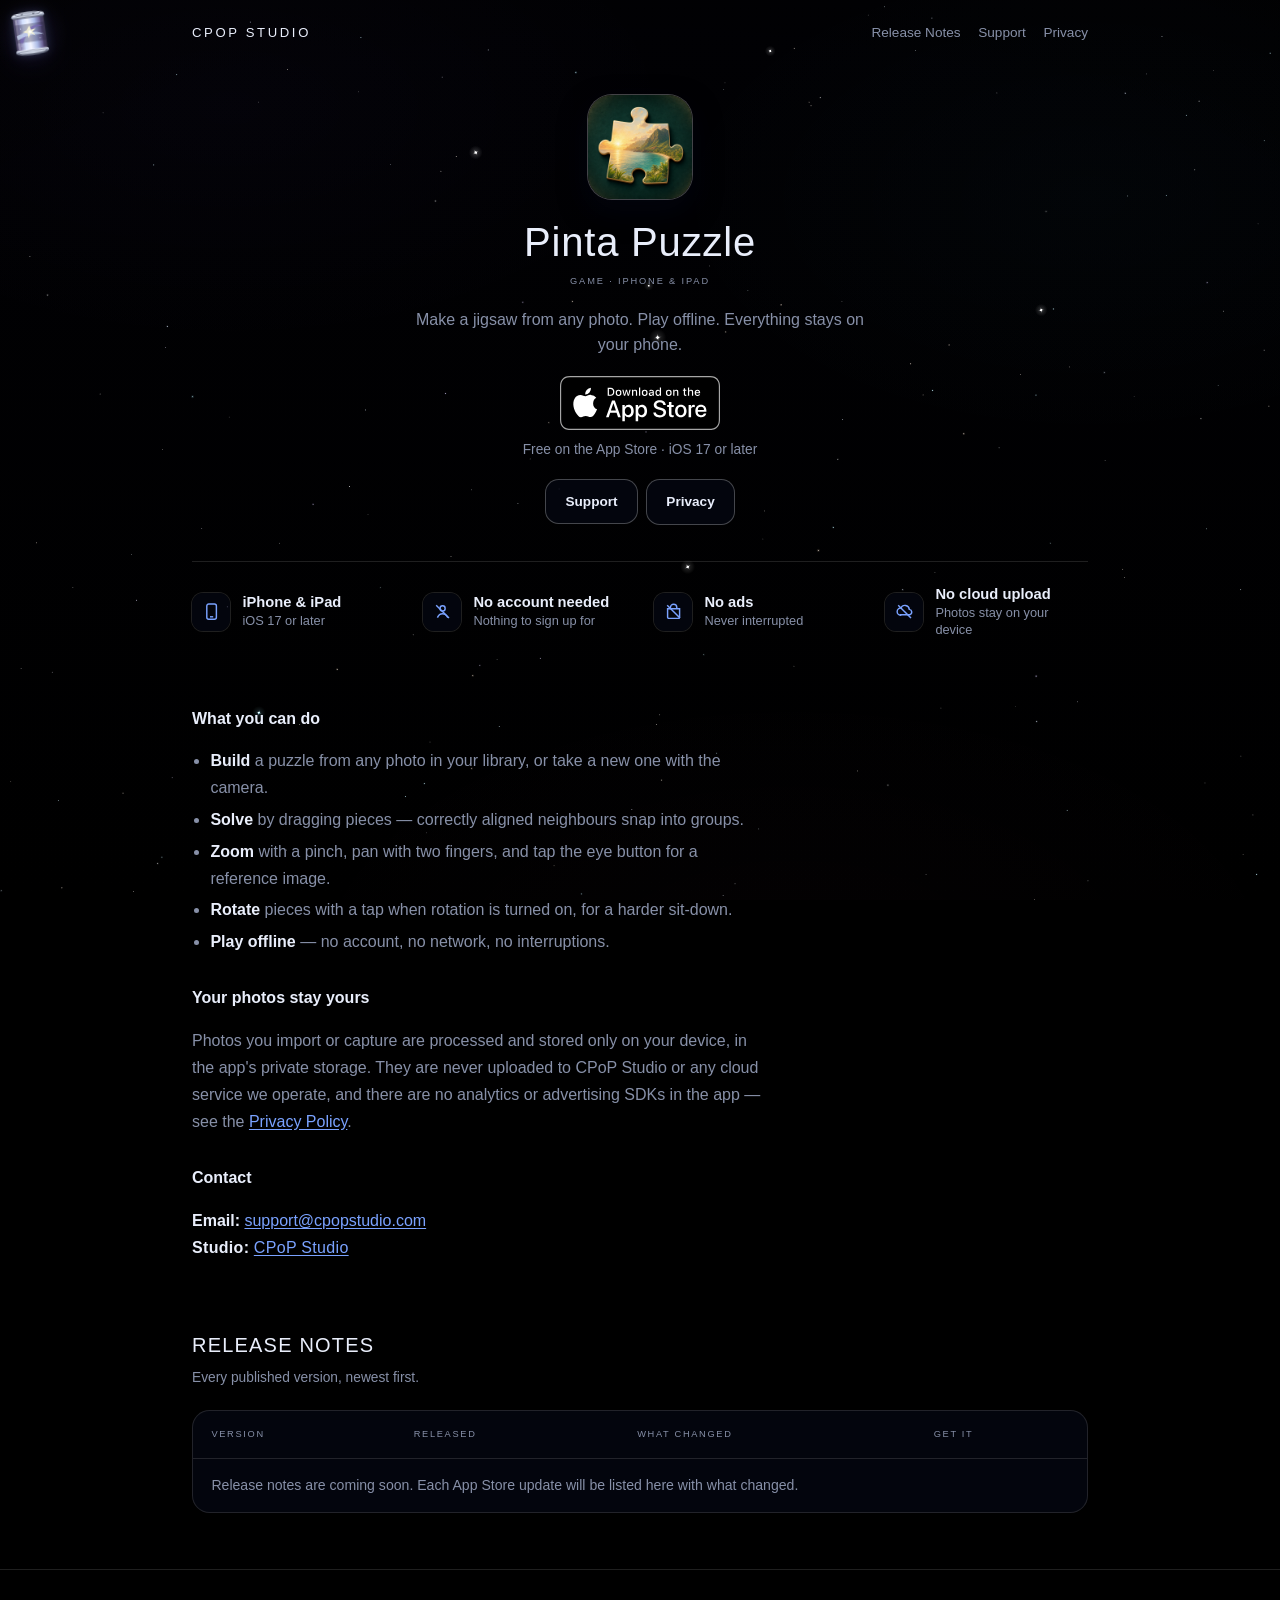
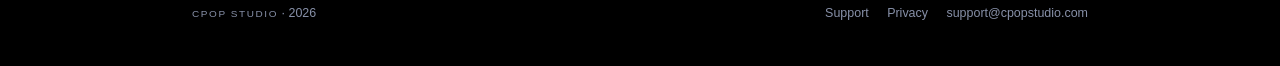
==== commit 5786db2d: "add bittersweet and update some ui elements" ====
--- a/apps/pinta-puzzle/index.html
+++ b/apps/pinta-puzzle/index.html
@@ -22,8 +22,9 @@
     <div class="wrap site-nav">
       <a class="brand" href="../../index.html">CPoP Studio</a>
       <ul class="nav-links">
+        <li><a href="#release-notes">Release Notes</a></li>
+        <li><a href="support.html">Support</a></li>
         <li><a href="privacy.html">Privacy</a></li>
-        <li><a href="support.html">Support</a></li>
       </ul>
     </div>
   </header>
@@ -31,11 +32,17 @@
   <main class="wrap">
     <section class="app-hero">
       <img class="app-hero-icon" src="../../assets/apps/pinta-puzzle/icon.png" width="104" height="104" alt="Pinta Puzzle app icon">
-      <h1>Pinta Puzzle</h1>
+      <div class="app-title">
+        <h1>Pinta Puzzle</h1>
+        <p class="app-platform">Game · iPhone &amp; iPad</p>
+      </div>
       <p class="lede">Make a jigsaw from any photo. Play offline. Everything stays on your phone.</p>
-      <a class="app-store-badge-link" href="https://apps.apple.com/us/app/pinta-puzzle/id6790492781" target="_blank" rel="noopener noreferrer">
-        <img class="app-store-badge" src="../../assets/download-on-the-app-store.svg" width="160" height="54" alt="Download on the App Store">
-      </a>
+      <div class="app-cta">
+        <a class="app-store-badge-link" href="https://apps.apple.com/us/app/pinta-puzzle/id6790492781" target="_blank" rel="noopener noreferrer">
+          <img class="app-store-badge" src="../../assets/download-on-the-app-store.svg" width="160" height="54" alt="Download on the App Store">
+        </a>
+      </div>
+      <p class="note">Free on the App Store · iOS 17 or later</p>
       <div class="button-row">
         <a class="button button-ghost" href="support.html">Support</a>
         <a class="button button-ghost" href="privacy.html">Privacy</a>
@@ -80,19 +87,75 @@
         </span>
       </li>
     </ul>
+
+    <article class="prose">
+      <h2>What you can do</h2>
+      <ul>
+        <li><strong>Build</strong> a puzzle from any photo in your library, or take a new one with the camera.</li>
+        <li><strong>Solve</strong> by dragging pieces — correctly aligned neighbours snap into groups.</li>
+        <li><strong>Zoom</strong> with a pinch, pan with two fingers, and tap the eye button for a reference image.</li>
+        <li><strong>Rotate</strong> pieces with a tap when rotation is turned on, for a harder sit-down.</li>
+        <li><strong>Play offline</strong> — no account, no network, no interruptions.</li>
+      </ul>
+
+      <h2>Your photos stay yours</h2>
+      <p>
+        Photos you import or capture are processed and stored only on your device, in the app's private
+        storage. They are never uploaded to CPoP Studio or any cloud service we operate, and there are no
+        analytics or advertising SDKs in the app — see the <a href="privacy.html">Privacy Policy</a>.
+      </p>
+
+      <h2>Contact</h2>
+      <p>
+        <strong>Email:</strong> <a href="mailto:support@cpopstudio.com">support@cpopstudio.com</a><br>
+        <strong class="brand-inline">Studio:</strong> <a class="brand-inline" href="https://cpopstudio.com">CPoP Studio</a>
+      </p>
+    </article>
+
+    <section class="releases" id="release-notes" data-empty-message="Release notes are coming soon. Each App Store update will be listed here with what changed.">
+      <div class="releases-head">
+        <h2>Release notes</h2>
+        <p class="note">Every published version, newest first.</p>
+      </div>
+
+      <div class="releases-table-wrap">
+        <table class="releases-table">
+          <thead>
+            <tr>
+              <th scope="col">Version</th>
+              <th scope="col">Released</th>
+              <th scope="col">What changed</th>
+              <th scope="col">Get it</th>
+            </tr>
+          </thead>
+          <tbody data-releases-body>
+            <tr>
+              <td colspan="4" class="releases-empty">Loading release notes…</td>
+            </tr>
+          </tbody>
+        </table>
+      </div>
+
+      <nav class="releases-pager" data-releases-pager hidden aria-label="Release notes pages">
+        <button type="button" class="button button-ghost" data-releases-prev>Newer</button>
+        <span class="note" data-releases-status></span>
+        <button type="button" class="button button-ghost" data-releases-next>Older</button>
+      </nav>
+    </section>
   </main>
 
   <footer class="site-footer">
     <div class="wrap">
       <p><span class="brand-inline">CPoP Studio</span> · 2026</p>
       <div class="footer-links">
+        <a href="support.html">Support</a>
         <a href="privacy.html">Privacy</a>
-        <a href="support.html">Support</a>
         <a href="mailto:support@cpopstudio.com">support@cpopstudio.com</a>
       </div>
     </div>
   </footer>
 
   <script src="../../particles.js"></script>
+  <script src="../../app-page.js"></script>
 </body>
 </html>
--- a/styles.css
+++ b/styles.css
@@ -241,6 +241,8 @@
   letter-spacing: 0.02em;
   white-space: nowrap;
   color: var(--ink);
+  /* Keeps the wordmark crisp where it sits on the galaxy's nucleus. */
+  filter: drop-shadow(0 0 14px rgba(2, 3, 10, 0.75));
 }
 
 /* Brushed-metal wordmark: one plain vertical silver, no colour bands */
@@ -254,19 +256,13 @@
   -webkit-text-fill-color: transparent;
 }
 
+/* One column: every app is a full-width row, grouped under its heading */
 .home-catalog {
   display: grid;
-  gap: 1.5rem;
-  width: min(100%, 44rem);
+  gap: 1.75rem;
+  width: min(100%, 34rem);
   margin-inline: auto;
   animation: settle 0.75s cubic-bezier(0.22, 1, 0.36, 1) 0.08s both;
-}
-
-@media (min-width: 760px) {
-  .home-catalog {
-    grid-template-columns: 1fr 1fr;
-    align-items: start;
-  }
 }
 
 .home-apps {
@@ -342,18 +338,41 @@
 .app-copy {
   display: flex;
   flex-direction: column;
-  gap: 0.1rem;
+  gap: 0.25rem;
   min-width: 0;
 }
 
 .app-name {
+  display: flex;
+  align-items: baseline;
+  flex-wrap: wrap;
+  gap: 0.5rem;
   font-family: var(--font-body);
   font-size: 1rem;
   font-weight: 600;
   letter-spacing: 0.01em;
 }
 
-.app-blurb,
+/* Platform / status marker beside the app name */
+.app-tag {
+  padding: 0.12rem 0.45rem;
+  border: 1px solid var(--line);
+  border-radius: 999px;
+  color: var(--muted);
+  font-family: var(--font-display);
+  font-size: 0.5rem;
+  font-weight: 400;
+  letter-spacing: 0.14em;
+  text-transform: uppercase;
+  white-space: nowrap;
+}
+
+.app-blurb {
+  color: var(--muted);
+  font-size: 0.83rem;
+  line-height: 1.45;
+}
+
 .app-index {
   display: none;
 }
@@ -388,7 +407,7 @@
   flex-direction: column;
   align-items: center;
   text-align: center;
-  gap: 1.25rem;
+  gap: 1.15rem;
 }
 
 .app-hero-icon {
@@ -413,10 +432,58 @@
 
 .app-hero .lede {
   margin: 0;
-  max-width: 26rem;
+  max-width: 30rem;
   color: var(--muted);
   font-size: 1rem;
   line-height: 1.6;
+}
+
+/* Title block: app name with its platform line tucked underneath */
+.app-title {
+  display: flex;
+  flex-direction: column;
+  align-items: center;
+  gap: 0.5rem;
+  width: 100%;
+}
+
+.app-platform {
+  margin: 0;
+  color: var(--muted);
+  font-family: var(--font-display);
+  font-size: 0.58rem;
+  font-weight: 400;
+  letter-spacing: 0.2em;
+  text-transform: uppercase;
+}
+
+/* Holds whichever call to action an app has: badge, download, or coming soon */
+.app-cta {
+  display: flex;
+  flex-wrap: wrap;
+  justify-content: center;
+  align-items: center;
+  gap: 0.6rem;
+  min-height: 3.35rem;
+}
+
+.app-hero .note {
+  margin: -0.55rem 0 0;
+  max-width: 30rem;
+}
+
+.button.is-disabled {
+  color: var(--muted);
+  border-color: var(--line);
+  background: var(--panel);
+  cursor: default;
+}
+
+.button.is-disabled:hover {
+  transform: none;
+  border-color: var(--line);
+  color: var(--muted);
+  background: var(--panel);
 }
 
 .app-store-badge-link {
@@ -496,11 +563,13 @@
   margin: 1.25rem 0 2rem;
 }
 
+/* A grid rather than wrapping flex, so the row breaks the same way on every
+   app page regardless of how long each label happens to be */
 .facts {
-  display: flex;
-  flex-wrap: wrap;
-  justify-content: center;
-  gap: 1.5rem 2.5rem;
+  display: grid;
+  grid-template-columns: repeat(auto-fit, minmax(11.5rem, 1fr));
+  justify-items: start;
+  gap: 1.4rem 1.75rem;
   margin: 0 0 2rem;
   padding: 1.5rem 0 0;
   list-style: none;
@@ -685,6 +754,212 @@
   color: var(--muted);
 }
 
+/* Release notes */
+.releases {
+  padding: 0 0 3.5rem;
+  scroll-margin-top: 1.5rem;
+}
+
+.releases-head h2 {
+  margin: 0 0 0.35rem;
+  font-family: var(--font-display);
+  font-size: clamp(0.95rem, 2.6vw, 1.25rem);
+  font-weight: 400;
+  letter-spacing: 0.06em;
+  text-transform: uppercase;
+}
+
+.releases-head .note {
+  margin: 0 0 1.4rem;
+  max-width: 34rem;
+}
+
+/* Long changelogs must scroll inside the table, never the page */
+.releases-table-wrap {
+  overflow-x: auto;
+  border: 1px solid var(--line);
+  border-radius: 1.1rem;
+  background: var(--panel);
+  backdrop-filter: blur(12px);
+}
+
+.releases-table {
+  width: 100%;
+  min-width: 40rem;
+  border-collapse: collapse;
+  font-size: 0.88rem;
+  text-align: left;
+}
+
+.releases-table th,
+.releases-table td {
+  padding: 1rem 1.15rem;
+  vertical-align: top;
+}
+
+.releases-table thead th {
+  color: var(--muted);
+  font-family: var(--font-display);
+  font-size: 0.58rem;
+  font-weight: 400;
+  letter-spacing: 0.18em;
+  text-transform: uppercase;
+  white-space: nowrap;
+  border-bottom: 1px solid var(--line);
+}
+
+.releases-table tbody tr + tr {
+  border-top: 1px solid var(--line);
+}
+
+.release-version {
+  width: 9rem;
+  color: var(--ink);
+  font-weight: 600;
+  white-space: nowrap;
+}
+
+.release-platform {
+  display: block;
+  margin-top: 0.2rem;
+  color: var(--muted);
+  font-size: 0.74rem;
+  font-weight: 400;
+}
+
+.release-date {
+  width: 8rem;
+  color: var(--muted);
+  white-space: nowrap;
+}
+
+.release-body {
+  color: var(--muted);
+  line-height: 1.6;
+}
+
+.release-body h3 {
+  margin: 0 0 0.35rem;
+  color: var(--ink);
+  font-size: 0.88rem;
+  font-weight: 600;
+}
+
+.release-body p,
+.release-body ul {
+  margin: 0 0 0.5rem;
+}
+
+.release-body ul {
+  padding-left: 1.05rem;
+}
+
+.release-body li + li {
+  margin-top: 0.2rem;
+}
+
+.release-body :last-child {
+  margin-bottom: 0;
+}
+
+.release-body code,
+.prose code {
+  padding: 0.08em 0.35em;
+  border-radius: 0.35rem;
+  background: rgba(255, 255, 255, 0.07);
+  font-family: ui-monospace, "SF Mono", Menlo, monospace;
+  font-size: 0.86em;
+}
+
+.release-links {
+  width: 8.5rem;
+  white-space: nowrap;
+}
+
+.release-links a {
+  display: inline-block;
+  margin: 0 0.6rem 0.3rem 0;
+  color: var(--pop);
+  font-size: 0.82rem;
+  text-decoration: none;
+}
+
+.release-links a:hover {
+  color: var(--pop-soft);
+  text-decoration: underline;
+}
+
+/* Stands in for the table when an app publishes its notes on its own site */
+.releases-elsewhere {
+  padding: 1.6rem 1.5rem;
+  border: 1px solid var(--line);
+  border-radius: 1.1rem;
+  background: var(--panel);
+  backdrop-filter: blur(12px);
+  text-align: center;
+}
+
+.releases-elsewhere p {
+  margin: 0 auto 1.1rem;
+  max-width: 32rem;
+  color: var(--muted);
+  font-size: 0.9rem;
+  line-height: 1.6;
+}
+
+.releases-empty {
+  color: var(--muted);
+}
+
+.releases-empty a {
+  color: var(--pop);
+}
+
+.pill {
+  display: inline-block;
+  margin-left: 0.35rem;
+  padding: 0.1rem 0.45rem;
+  border: 1px solid var(--line-bright);
+  border-radius: 999px;
+  color: var(--muted);
+  font-family: var(--font-display);
+  font-size: 0.52rem;
+  font-weight: 400;
+  letter-spacing: 0.14em;
+  text-transform: uppercase;
+  vertical-align: 0.12em;
+}
+
+.releases-pager {
+  display: flex;
+  align-items: center;
+  justify-content: center;
+  gap: 1rem;
+  margin-top: 1.2rem;
+}
+
+/* `display` here would otherwise beat the hidden attribute */
+.releases-pager[hidden] {
+  display: none;
+}
+
+.releases-pager .note {
+  margin: 0;
+}
+
+.releases-pager button {
+  cursor: pointer;
+  font-family: inherit;
+}
+
+.releases-pager button:disabled {
+  opacity: 0.4;
+  cursor: default;
+  transform: none;
+  border-color: var(--line);
+  background: var(--panel);
+}
+
 .site-footer {
   margin-top: auto;
   padding: 1.35rem 0 1.85rem;
